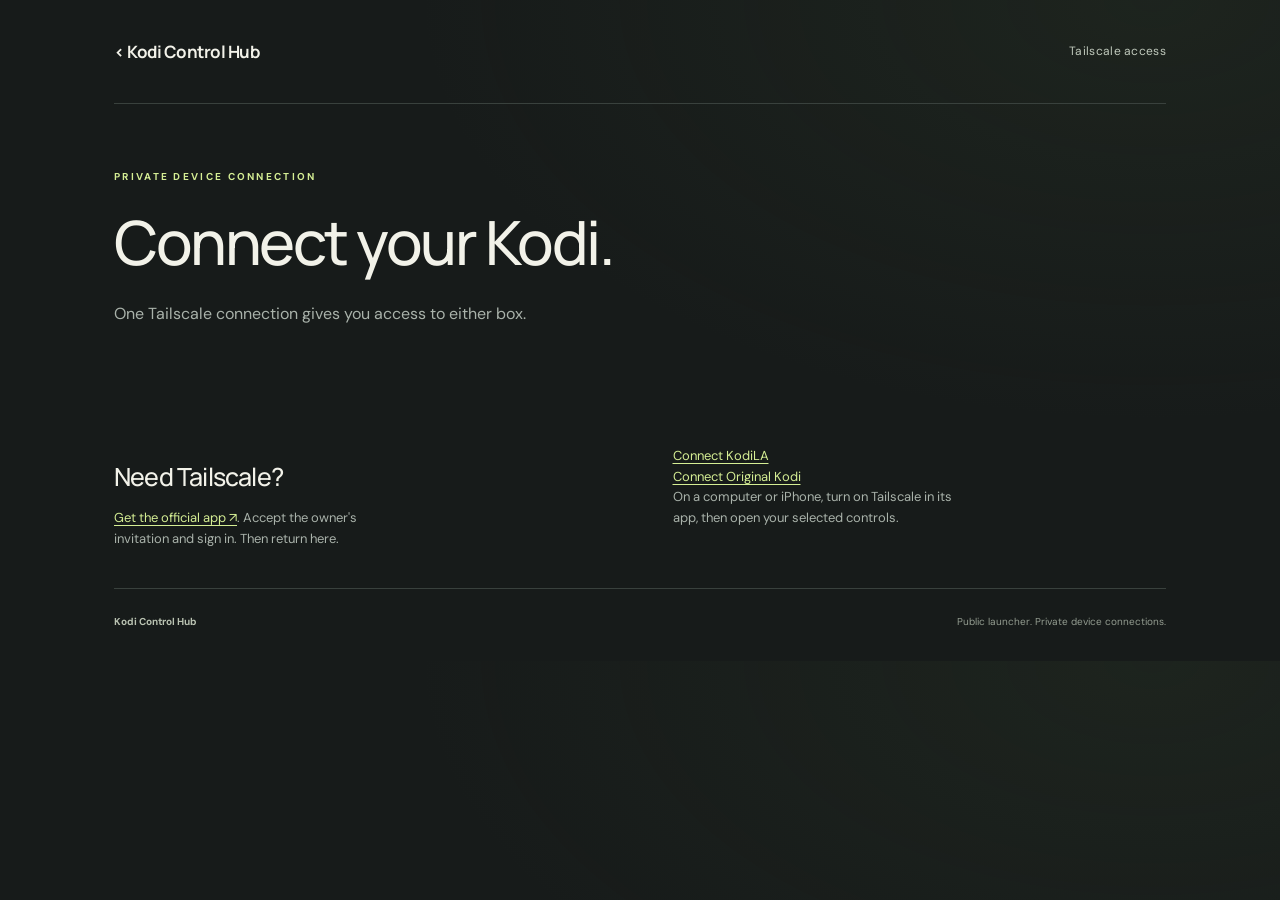
==== connect.html @ 37fd58d0 "Add per-box Tailscale app connection handoff" ====
<!doctype html>
<html lang="en">
<head>
  <meta charset="utf-8"><meta name="viewport" content="width=device-width, initial-scale=1">
  <meta name="theme-color" content="#171b1a">
  <title>Connect your Kodi · Kodi Control Hub</title>
  <link rel="icon" href="icon.svg" type="image/svg+xml">
  <link rel="stylesheet" href="style.css">
</head>
<body>
  <div class="shell">
    <header class="topbar"><a class="brand" href="./">‹ Kodi Control Hub</a><span class="private">Tailscale access</span></header>
    <main>
      <section class="intro"><div class="eyebrow">PRIVATE DEVICE CONNECTION</div><h1>Connect your Kodi.</h1><p>One Tailscale connection gives you access to either box.</p></section>
      <section class="connection-panel" id="connection-panel" aria-labelledby="connection-title" hidden>
        <h2 id="connection-title">Connect to your Kodi</h2>
        <p id="connection-status" role="status" aria-live="polite"></p>
        <div class="connect-buttons"><a class="button primary" id="connection-app" href="https://tailscale.com/download" hidden>Open Tailscale app ↗</a><a class="button secondary" id="connection-controls" href="./">Open controls</a><button class="copy" id="connection-cancel" type="button" hidden>Cancel automatic opening</button></div>
        <p class="connection-caption">The app may ask you to sign in or tap Connect. This page cannot confirm that the VPN is on. Your Kodi dashboard still uses its usual login.</p>
      </section>
      <section class="help"><div><h2>Need Tailscale?</h2><p><a class="inline-link" href="https://tailscale.com/download" target="_blank" rel="noopener noreferrer">Get the official app ↗</a>. Accept the owner's invitation and sign in. Then return here.</p></div><div class="steps"><p><a class="inline-link" href="connect.html?device=la">Connect KodiLA</a></p><p><a class="inline-link" href="connect.html?device=original">Connect Original Kodi</a></p><p>On a computer or iPhone, turn on Tailscale in its app, then open your selected controls.</p></div></section>
      <noscript><p>Turn on Tailscale, then open <a href="http://100.101.134.87:18802/">KodiLA</a> or <a href="http://100.120.53.67:18802/">Original Kodi</a>.</p></noscript>
    </main>
    <footer><span>Kodi Control Hub</span><span>Public launcher. Private device connections.</span></footer>
  </div>
  <script src="connection.js" defer></script>
</body>
</html>
---- style.css ----
@import url('https://fonts.googleapis.com/css2?family=DM+Sans:wght@400;500;600;700&family=Manrope:wght@400;500;600;700;800&display=swap');
.connection-panel{margin-top:24px;border:1px solid #67794d;border-radius:14px;padding:24px 27px;background:#d5ee9409}.connection-panel h2{font-family:Manrope,system-ui,sans-serif;font-size:23px;margin:0 0 12px}.connection-panel p{color:var(--muted);font-size:14px}.connect-buttons{display:flex;align-items:center;gap:12px;flex-wrap:wrap}.connect-buttons .secondary{margin:0}.connect-buttons .copy{min-height:42px}.connection-panel .connection-caption{font-size:12px;margin-bottom:0}.connection-panel[hidden],.connect-buttons [hidden]{display:none!important}@media(max-width:740px){.connection-panel{padding:22px}.connect-buttons{align-items:stretch;flex-direction:column}.connect-buttons .button{width:100%;margin:0}}
.hub-tv-search{border:1px solid var(--line);border-radius:14px;background:#d5ee9406;padding:25px 27px;margin-bottom:24px}.hub-tv-search h2{font-family:Manrope,system-ui,sans-serif;font-size:25px;line-height:1.35;font-weight:500;letter-spacing:-.8px;margin:10px 0}.hub-tv-search>p{font-size:13px;color:var(--muted);margin:0 0 20px}.hub-tv-search form{display:grid;grid-template-columns:minmax(0,1fr) 170px auto;gap:12px;align-items:end}.search-field{display:flex;flex-direction:column;gap:6px}.search-field label{font-size:11px;color:var(--muted)}.search-field input,.search-field select{width:100%;min-width:0;min-height:46px;border:1px solid #58634e;border-radius:8px;padding:10px 12px;background:var(--card);color:var(--text);font:inherit;font-size:14px}.hub-tv-search button{min-height:46px;border:0;border-radius:8px;background:var(--accent);color:var(--dark);padding:10px 16px;cursor:pointer;font-size:13px;font-weight:700;white-space:nowrap}.hub-tv-search button:hover{background:#e2f8ac}.hub-tv-search .search-caption{font-size:11px;line-height:1.7;margin:13px 0 0}.guide-search{display:flex;justify-content:space-between;align-items:center;border:1px solid #59634f;border-radius:8px;color:var(--accent);padding:10px 14px;margin-top:10px;font-size:12px}.guide-search:hover{background:#d5ee9410}@media(max-width:740px){.hub-tv-search{padding:22px}.hub-tv-search form{grid-template-columns:minmax(0,1fr) auto}.hub-tv-search .search-field:first-child{grid-column:1/-1}}
.connection-actions{display:flex;align-items:center;gap:16px;margin-left:auto;flex-shrink:0}.connection-actions a{white-space:nowrap;font-size:12px;color:var(--accent)}.connection-actions .get-tailscale{padding:8px 12px;background:var(--accent);color:var(--dark);border-radius:7px;font-weight:700}.connection-actions .get-tailscale:hover{background:#e2f8ac}.connection-actions a span{margin-left:6px}.inline-link{color:var(--accent);text-decoration:underline;text-underline-offset:3px}.help>div>.access-explainer{font-size:12px;line-height:1.7;border-left:2px solid #67794d;padding-left:12px;margin-top:20px}@media(max-width:740px){.connection-note .connection-actions{margin-left:42px;flex-wrap:wrap;gap:12px;min-width:0}}
:root{color-scheme:dark;--bg:#171b1a;--card:#202624;--line:#39413d;--text:#f2f2e9;--muted:#a9b2aa;--accent:#d5ee94;--dark:#1b2416}*{box-sizing:border-box}html{scroll-behavior:smooth;scroll-padding-top:30px}body{margin:0;background:var(--bg);color:var(--text);font-family:'DM Sans',system-ui,sans-serif;font-size:16px;line-height:1.6;background-image:radial-gradient(ellipse at 90% 0%,#35452d35,transparent 45%)}a{color:inherit;text-decoration:none}button{font:inherit}a,button,summary{-webkit-tap-highlight-color:transparent}a:focus-visible,button:focus-visible,summary:focus-visible{outline:3px solid var(--accent);outline-offset:5px}button,a,summary{touch-action:manipulation}.shell{max-width:1140px;margin:auto;padding:0 44px}.topbar{height:104px;display:flex;align-items:center;justify-content:space-between;border-bottom:1px solid var(--line)}.brand{display:flex;align-items:center;gap:13px;font-family:Manrope,system-ui,sans-serif;font-size:17px;font-weight:700;letter-spacing:-.5px}.brand-mark{display:grid;place-content:center;width:36px;height:36px;border:1px solid #5c6b55;border-radius:10px;color:var(--accent);font-size:24px;font-weight:800;position:relative}.brand-mark span{position:absolute;right:3px;bottom:-1px}.private{display:flex;gap:8px;align-items:center;font-size:12px;letter-spacing:.3px;color:#c0c9bc}.private svg{width:15px;height:15px;fill:none;stroke:currentColor;stroke-width:1.5}.intro{padding:65px 0 33px}.eyebrow{font-size:10px;letter-spacing:2.3px;font-weight:700;color:var(--accent);display:flex;align-items:center;gap:10px}.eyebrow>span{width:6px;height:6px;background:var(--accent);border-radius:100%}h1{font-family:Manrope,system-ui,sans-serif;font-size:clamp(39px,5vw,61px);font-weight:500;line-height:1.13;letter-spacing:-2.5px;margin:23px 0 23px}.intro>p{color:var(--muted);font-size:16px;line-height:1.8}.connection-note{display:flex;align-items:center;gap:16px;border:1px solid #4f5a43;background:#9db9680b;border-radius:12px;padding:17px 22px;margin:0 0 29px}.connection-icon{flex-shrink:0;border:1px solid #67794d;color:var(--accent);width:30px;height:30px;display:grid;place-items:center;border-radius:50%;font-size:19px}.connection-note strong{font-size:13px;font-weight:600}.connection-note p{margin:2px 0 0;color:var(--muted);font-size:12px}.connection-note>a{white-space:nowrap;font-size:12px;color:var(--accent);margin-left:auto}.connection-note>a span{margin-left:8px}.devices{display:grid;grid-template-columns:1fr 1fr;gap:22px}.device{background:var(--card);border:1px solid var(--line);border-radius:18px;padding:27px 28px 17px;min-width:0}.card-top{display:flex;justify-content:space-between;align-items:center}.device-number{font-size:10px;color:#a8b2a3;font-weight:600;letter-spacing:1.6px}.connection-tag{font-size:10px;padding:3px 9px;border:1px solid #4a5543;border-radius:5px;color:#b8c9a2}.device-heading{display:flex;align-items:center;justify-content:space-between;padding:24px 0 27px;gap:14px}.device h2{font-family:Manrope,system-ui,sans-serif;font-size:29px;letter-spacing:-1px;font-weight:600;margin:0}.device-heading p{color:var(--muted);font-size:12px;margin:5px 0 0}.screen-icon{height:69px;width:78px;flex-shrink:0;background:#303a2f;border-radius:15px;padding:11px;color:var(--accent)}.screen-icon svg{width:100%;height:100%;fill:none;stroke:currentColor;stroke-width:1.8}.screen-icon .play{fill:currentColor;stroke:none}.address-row{border-top:1px solid var(--line);padding:18px 0 21px;display:flex;justify-content:space-between;align-items:center;gap:12px}.field-label{font-size:9px;letter-spacing:1.7px;color:#a8b2a3;font-weight:600;display:block}code{font-size:17px;letter-spacing:.2px;display:block;margin-top:5px;color:#e4e8dc}.copy{background:transparent;color:#aab5a5;border:1px solid #465043;border-radius:6px;padding:5px 10px;cursor:pointer;font-size:11px}.copy span{margin-left:7px}.copy:hover{color:var(--accent);border-color:#849468}.button{display:flex;justify-content:space-between;align-items:center;gap:18px;font-size:13px;font-weight:700;min-height:47px;padding:12px 17px;border-radius:8px;transition:background .15s,transform .15s}.button:hover{transform:translateY(-1px)}.button.primary{color:var(--dark);background:var(--accent)}.button.primary:hover{background:#e2f8ac}.button>span{font-size:20px;line-height:1}.assistant{display:flex;justify-content:space-between;gap:10px;font-size:12px;padding:17px 2px 18px;color:#c5cfbd}.assistant:hover{color:var(--accent)}.spark{color:var(--accent);font-size:18px;margin-right:7px;vertical-align:-1px}.hotspot{border-top:1px solid var(--line);padding-top:12px;color:var(--muted);font-size:11px}.hotspot summary{cursor:pointer;line-height:1.6;padding:3px 0}.hotspot p{margin:12px 0 7px}.hotspot a{display:flex;justify-content:space-between;font-family:monospace;color:var(--accent);padding:6px 0 12px;font-size:13px}.library{margin-top:23px;background:#d5ee9406;border:1px solid var(--line);border-radius:14px;padding:24px 27px;display:flex;align-items:center;gap:20px}.library-icon{height:45px;width:45px;flex-shrink:0;padding:7px;color:var(--accent);border:1px solid #46533d;border-radius:10px}.library-icon svg{height:100%;width:100%;fill:none;stroke:currentColor;stroke-width:1.5}.library h2{font-family:Manrope,system-ui,sans-serif;font-size:18px;letter-spacing:-.5px;font-weight:600;margin:4px 0 0}.library p{font-size:12px;color:var(--muted);margin:2px 0 0}.secondary{margin-left:auto;border:1px solid #59634f;color:var(--accent);white-space:nowrap;font-size:12px;min-height:42px;padding:9px 15px}.secondary:hover{background:#d5ee9410}.help{display:grid;grid-template-columns:1fr 1fr;gap:65px;margin-top:68px;padding-bottom:25px}.help h2{font-family:Manrope,system-ui,sans-serif;font-size:25px;line-height:1.3;letter-spacing:-.8px;font-weight:500;margin:15px 0}.help>div>p{font-size:13px;color:var(--muted);max-width:290px}.steps>div{display:flex;gap:14px;margin-bottom:22px}.steps>div>span{font-size:10px;width:22px;height:22px;border:1px solid #536048;border-radius:50%;display:grid;place-content:center;flex-shrink:0;color:var(--accent);margin-top:3px}.steps p{font-size:12px;color:var(--muted);margin:0}.steps strong{display:block;color:var(--text);font-size:13px;font-weight:500;margin-bottom:3px}.troubleshooting{border-top:1px solid var(--line);padding:21px 0;color:var(--muted);font-size:12px}.troubleshooting summary{cursor:pointer;color:#d5dccb}.troubleshooting p{max-width:750px}footer{display:flex;justify-content:space-between;gap:15px;padding:25px 0 31px;border-top:1px solid var(--line);font-size:10px;color:#949d91}footer>span:first-child{font-weight:700;color:#bac3b2}.toast{position:fixed;bottom:26px;left:50%;transform:translate(-50%,20px);padding:11px 19px;background:var(--accent);color:#182013;border-radius:9px;font-size:13px;box-shadow:0 6px 30px #0004;opacity:0;pointer-events:none;transition:opacity .2s,transform .2s}.toast.visible{opacity:1;transform:translate(-50%,0)}@media(max-width:740px){.shell{padding:0 22px;max-width:540px}.topbar{height:82px}.brand{font-size:15px;gap:9px}.private{font-size:10px;gap:5px}.intro{padding-top:42px}h1{letter-spacing:-1.8px;font-size:43px}.intro>p{font-size:14px}.connection-note{padding:15px;gap:12px;align-items:flex-start;flex-wrap:wrap}.connection-note>div{flex:1;min-width:180px}.connection-note>a{margin-left:42px}.devices{grid-template-columns:1fr;gap:19px}.device{padding:25px 24px 16px}.device h2{font-size:28px}.library{padding:23px;gap:14px;flex-wrap:wrap}.library>div:nth-child(2){flex:1;min-width:190px}.secondary{margin:6px 0 0 59px}.help{grid-template-columns:1fr;gap:18px;margin-top:43px}.help>div>p{max-width:none}.steps>div{margin-bottom:20px}footer{font-size:9px;flex-direction:column;gap:4px}.desktop-break{display:none}}@media(prefers-reduced-motion:reduce){html{scroll-behavior:auto}*{transition:none!important}}
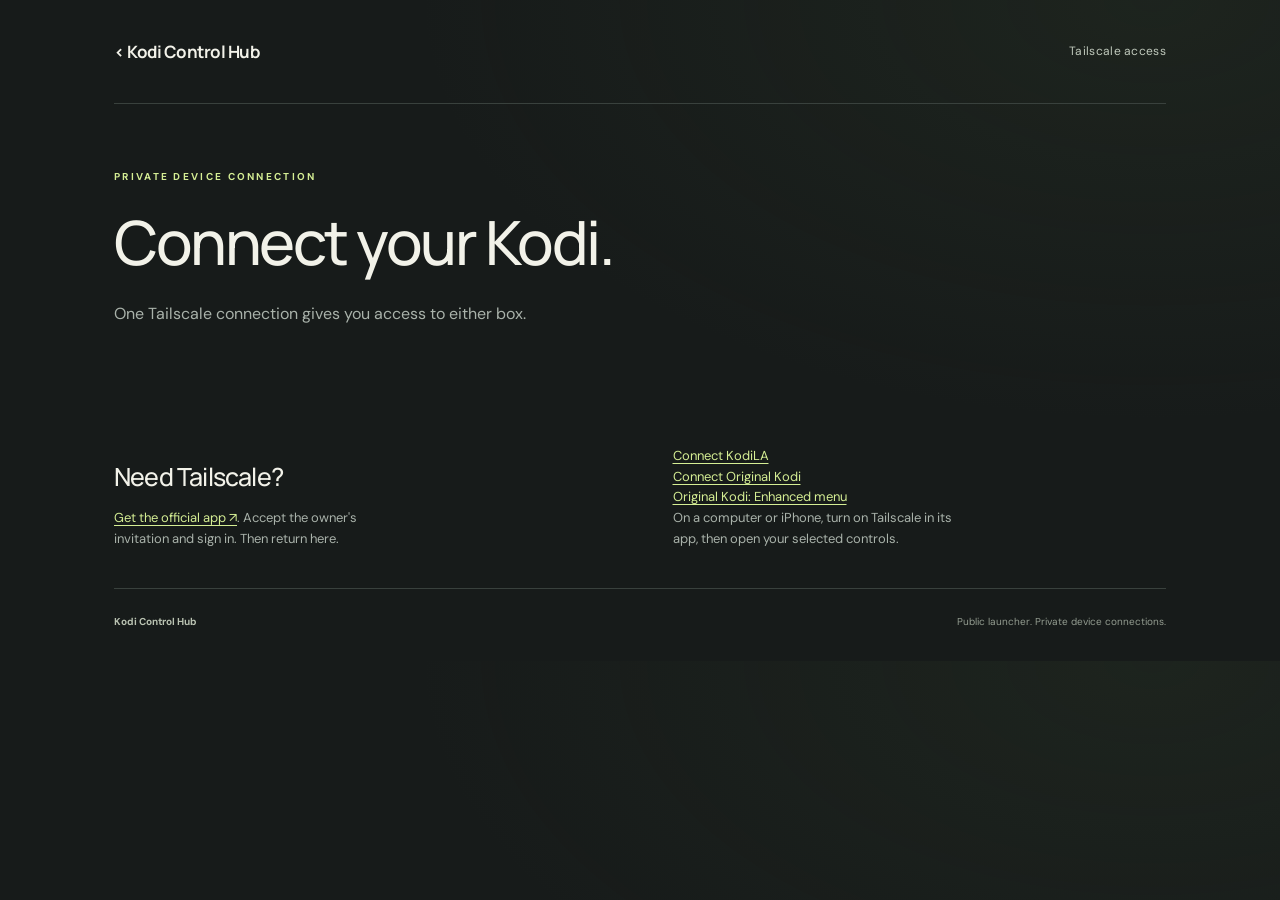
==== commit 5067d281: "Add Enhanced menu: TV-style web home that controls Kodi Web copy of the jmediabox home screen (secti" ====
--- a/connect.html
+++ b/connect.html
@@ -15,10 +15,15 @@
       <section class="connection-panel" id="connection-panel" aria-labelledby="connection-title" hidden>
         <h2 id="connection-title">Connect to your Kodi</h2>
         <p id="connection-status" role="status" aria-live="polite"></p>
+        <fieldset class="menu-choice" id="menu-choice">
+          <legend>Open with</legend>
+          <label><input type="radio" name="menu-view" value="original" checked> <span><strong>Original controls</strong> The usual dashboard</span></label>
+          <label><input type="radio" name="menu-view" value="enhanced"> <span><strong>Enhanced menu</strong> Looks like the TV home screen</span></label>
+        </fieldset>
         <div class="connect-buttons"><a class="button primary" id="connection-app" href="https://tailscale.com/download" hidden>Open Tailscale app ↗</a><a class="button secondary" id="connection-controls" href="./">Open controls</a><button class="copy" id="connection-cancel" type="button" hidden>Cancel automatic opening</button></div>
-        <p class="connection-caption">The app may ask you to sign in or tap Connect. This page cannot confirm that the VPN is on. Your Kodi dashboard still uses its usual login.</p>
+        <p class="connection-caption">The app may ask you to sign in or tap Connect. This page cannot confirm that the VPN is on. Your Kodi dashboard still uses its usual login. The Enhanced menu runs on the Kodi box itself and needs the JMediaBox Enhanced Menu add-on there. <a class="inline-link" id="enhanced-preview" href="enhanced/?demo=1">Preview it here</a>.</p>
       </section>
-      <section class="help"><div><h2>Need Tailscale?</h2><p><a class="inline-link" href="https://tailscale.com/download" target="_blank" rel="noopener noreferrer">Get the official app ↗</a>. Accept the owner's invitation and sign in. Then return here.</p></div><div class="steps"><p><a class="inline-link" href="connect.html?device=la">Connect KodiLA</a></p><p><a class="inline-link" href="connect.html?device=original">Connect Original Kodi</a></p><p>On a computer or iPhone, turn on Tailscale in its app, then open your selected controls.</p></div></section>
+      <section class="help"><div><h2>Need Tailscale?</h2><p><a class="inline-link" href="https://tailscale.com/download" target="_blank" rel="noopener noreferrer">Get the official app ↗</a>. Accept the owner's invitation and sign in. Then return here.</p></div><div class="steps"><p><a class="inline-link" href="connect.html?device=la">Connect KodiLA</a></p><p><a class="inline-link" href="connect.html?device=original">Connect Original Kodi</a></p><p><a class="inline-link" href="connect.html?device=original&amp;view=enhanced">Original Kodi: Enhanced menu</a></p><p>On a computer or iPhone, turn on Tailscale in its app, then open your selected controls.</p></div></section>
       <noscript><p>Turn on Tailscale, then open <a href="http://100.101.134.87:18802/">KodiLA</a> or <a href="http://100.120.53.67:18802/">Original Kodi</a>.</p></noscript>
     </main>
     <footer><span>Kodi Control Hub</span><span>Public launcher. Private device connections.</span></footer>
--- a/style.css
+++ b/style.css
@@ -2,4 +2,5 @@
 .connection-panel{margin-top:24px;border:1px solid #67794d;border-radius:14px;padding:24px 27px;background:#d5ee9409}.connection-panel h2{font-family:Manrope,system-ui,sans-serif;font-size:23px;margin:0 0 12px}.connection-panel p{color:var(--muted);font-size:14px}.connect-buttons{display:flex;align-items:center;gap:12px;flex-wrap:wrap}.connect-buttons .secondary{margin:0}.connect-buttons .copy{min-height:42px}.connection-panel .connection-caption{font-size:12px;margin-bottom:0}.connection-panel[hidden],.connect-buttons [hidden]{display:none!important}@media(max-width:740px){.connection-panel{padding:22px}.connect-buttons{align-items:stretch;flex-direction:column}.connect-buttons .button{width:100%;margin:0}}
 .hub-tv-search{border:1px solid var(--line);border-radius:14px;background:#d5ee9406;padding:25px 27px;margin-bottom:24px}.hub-tv-search h2{font-family:Manrope,system-ui,sans-serif;font-size:25px;line-height:1.35;font-weight:500;letter-spacing:-.8px;margin:10px 0}.hub-tv-search>p{font-size:13px;color:var(--muted);margin:0 0 20px}.hub-tv-search form{display:grid;grid-template-columns:minmax(0,1fr) 170px auto;gap:12px;align-items:end}.search-field{display:flex;flex-direction:column;gap:6px}.search-field label{font-size:11px;color:var(--muted)}.search-field input,.search-field select{width:100%;min-width:0;min-height:46px;border:1px solid #58634e;border-radius:8px;padding:10px 12px;background:var(--card);color:var(--text);font:inherit;font-size:14px}.hub-tv-search button{min-height:46px;border:0;border-radius:8px;background:var(--accent);color:var(--dark);padding:10px 16px;cursor:pointer;font-size:13px;font-weight:700;white-space:nowrap}.hub-tv-search button:hover{background:#e2f8ac}.hub-tv-search .search-caption{font-size:11px;line-height:1.7;margin:13px 0 0}.guide-search{display:flex;justify-content:space-between;align-items:center;border:1px solid #59634f;border-radius:8px;color:var(--accent);padding:10px 14px;margin-top:10px;font-size:12px}.guide-search:hover{background:#d5ee9410}@media(max-width:740px){.hub-tv-search{padding:22px}.hub-tv-search form{grid-template-columns:minmax(0,1fr) auto}.hub-tv-search .search-field:first-child{grid-column:1/-1}}
 .connection-actions{display:flex;align-items:center;gap:16px;margin-left:auto;flex-shrink:0}.connection-actions a{white-space:nowrap;font-size:12px;color:var(--accent)}.connection-actions .get-tailscale{padding:8px 12px;background:var(--accent);color:var(--dark);border-radius:7px;font-weight:700}.connection-actions .get-tailscale:hover{background:#e2f8ac}.connection-actions a span{margin-left:6px}.inline-link{color:var(--accent);text-decoration:underline;text-underline-offset:3px}.help>div>.access-explainer{font-size:12px;line-height:1.7;border-left:2px solid #67794d;padding-left:12px;margin-top:20px}@media(max-width:740px){.connection-note .connection-actions{margin-left:42px;flex-wrap:wrap;gap:12px;min-width:0}}
-:root{color-scheme:dark;--bg:#171b1a;--card:#202624;--line:#39413d;--text:#f2f2e9;--muted:#a9b2aa;--accent:#d5ee94;--dark:#1b2416}*{box-sizing:border-box}html{scroll-behavior:smooth;scroll-padding-top:30px}body{margin:0;background:var(--bg);color:var(--text);font-family:'DM Sans',system-ui,sans-serif;font-size:16px;line-height:1.6;background-image:radial-gradient(ellipse at 90% 0%,#35452d35,transparent 45%)}a{color:inherit;text-decoration:none}button{font:inherit}a,button,summary{-webkit-tap-highlight-color:transparent}a:focus-visible,button:focus-visible,summary:focus-visible{outline:3px solid var(--accent);outline-offset:5px}button,a,summary{touch-action:manipulation}.shell{max-width:1140px;margin:auto;padding:0 44px}.topbar{height:104px;display:flex;align-items:center;justify-content:space-between;border-bottom:1px solid var(--line)}.brand{display:flex;align-items:center;gap:13px;font-family:Manrope,system-ui,sans-serif;font-size:17px;font-weight:700;letter-spacing:-.5px}.brand-mark{display:grid;place-content:center;width:36px;height:36px;border:1px solid #5c6b55;border-radius:10px;color:var(--accent);font-size:24px;font-weight:800;position:relative}.brand-mark span{position:absolute;right:3px;bottom:-1px}.private{display:flex;gap:8px;align-items:center;font-size:12px;letter-spacing:.3px;color:#c0c9bc}.private svg{width:15px;height:15px;fill:none;stroke:currentColor;stroke-width:1.5}.intro{padding:65px 0 33px}.eyebrow{font-size:10px;letter-spacing:2.3px;font-weight:700;color:var(--accent);display:flex;align-items:center;gap:10px}.eyebrow>span{width:6px;height:6px;background:var(--accent);border-radius:100%}h1{font-family:Manrope,system-ui,sans-serif;font-size:clamp(39px,5vw,61px);font-weight:500;line-height:1.13;letter-spacing:-2.5px;margin:23px 0 23px}.intro>p{color:var(--muted);font-size:16px;line-height:1.8}.connection-note{display:flex;align-items:center;gap:16px;border:1px solid #4f5a43;background:#9db9680b;border-radius:12px;padding:17px 22px;margin:0 0 29px}.connection-icon{flex-shrink:0;border:1px solid #67794d;color:var(--accent);width:30px;height:30px;display:grid;place-items:center;border-radius:50%;font-size:19px}.connection-note strong{font-size:13px;font-weight:600}.connection-note p{margin:2px 0 0;color:var(--muted);font-size:12px}.connection-note>a{white-space:nowrap;font-size:12px;color:var(--accent);margin-left:auto}.connection-note>a span{margin-left:8px}.devices{display:grid;grid-template-columns:1fr 1fr;gap:22px}.device{background:var(--card);border:1px solid var(--line);border-radius:18px;padding:27px 28px 17px;min-width:0}.card-top{display:flex;justify-content:space-between;align-items:center}.device-number{font-size:10px;color:#a8b2a3;font-weight:600;letter-spacing:1.6px}.connection-tag{font-size:10px;padding:3px 9px;border:1px solid #4a5543;border-radius:5px;color:#b8c9a2}.device-heading{display:flex;align-items:center;justify-content:space-between;padding:24px 0 27px;gap:14px}.device h2{font-family:Manrope,system-ui,sans-serif;font-size:29px;letter-spacing:-1px;font-weight:600;margin:0}.device-heading p{color:var(--muted);font-size:12px;margin:5px 0 0}.screen-icon{height:69px;width:78px;flex-shrink:0;background:#303a2f;border-radius:15px;padding:11px;color:var(--accent)}.screen-icon svg{width:100%;height:100%;fill:none;stroke:currentColor;stroke-width:1.8}.screen-icon .play{fill:currentColor;stroke:none}.address-row{border-top:1px solid var(--line);padding:18px 0 21px;display:flex;justify-content:space-between;align-items:center;gap:12px}.field-label{font-size:9px;letter-spacing:1.7px;color:#a8b2a3;font-weight:600;display:block}code{font-size:17px;letter-spacing:.2px;display:block;margin-top:5px;color:#e4e8dc}.copy{background:transparent;color:#aab5a5;border:1px solid #465043;border-radius:6px;padding:5px 10px;cursor:pointer;font-size:11px}.copy span{margin-left:7px}.copy:hover{color:var(--accent);border-color:#849468}.button{display:flex;justify-content:space-between;align-items:center;gap:18px;font-size:13px;font-weight:700;min-height:47px;padding:12px 17px;border-radius:8px;transition:background .15s,transform .15s}.button:hover{transform:translateY(-1px)}.button.primary{color:var(--dark);background:var(--accent)}.button.primary:hover{background:#e2f8ac}.button>span{font-size:20px;line-height:1}.assistant{display:flex;justify-content:space-between;gap:10px;font-size:12px;padding:17px 2px 18px;color:#c5cfbd}.assistant:hover{color:var(--accent)}.spark{color:var(--accent);font-size:18px;margin-right:7px;vertical-align:-1px}.hotspot{border-top:1px solid var(--line);padding-top:12px;color:var(--muted);font-size:11px}.hotspot summary{cursor:pointer;line-height:1.6;padding:3px 0}.hotspot p{margin:12px 0 7px}.hotspot a{display:flex;justify-content:space-between;font-family:monospace;color:var(--accent);padding:6px 0 12px;font-size:13px}.library{margin-top:23px;background:#d5ee9406;border:1px solid var(--line);border-radius:14px;padding:24px 27px;display:flex;align-items:center;gap:20px}.library-icon{height:45px;width:45px;flex-shrink:0;padding:7px;color:var(--accent);border:1px solid #46533d;border-radius:10px}.library-icon svg{height:100%;width:100%;fill:none;stroke:currentColor;stroke-width:1.5}.library h2{font-family:Manrope,system-ui,sans-serif;font-size:18px;letter-spacing:-.5px;font-weight:600;margin:4px 0 0}.library p{font-size:12px;color:var(--muted);margin:2px 0 0}.secondary{margin-left:auto;border:1px solid #59634f;color:var(--accent);white-space:nowrap;font-size:12px;min-height:42px;padding:9px 15px}.secondary:hover{background:#d5ee9410}.help{display:grid;grid-template-columns:1fr 1fr;gap:65px;margin-top:68px;padding-bottom:25px}.help h2{font-family:Manrope,system-ui,sans-serif;font-size:25px;line-height:1.3;letter-spacing:-.8px;font-weight:500;margin:15px 0}.help>div>p{font-size:13px;color:var(--muted);max-width:290px}.steps>div{display:flex;gap:14px;margin-bottom:22px}.steps>div>span{font-size:10px;width:22px;height:22px;border:1px solid #536048;border-radius:50%;display:grid;place-content:center;flex-shrink:0;color:var(--accent);margin-top:3px}.steps p{font-size:12px;color:var(--muted);margin:0}.steps strong{display:block;color:var(--text);font-size:13px;font-weight:500;margin-bottom:3px}.troubleshooting{border-top:1px solid var(--line);padding:21px 0;color:var(--muted);font-size:12px}.troubleshooting summary{cursor:pointer;color:#d5dccb}.troubleshooting p{max-width:750px}footer{display:flex;justify-content:space-between;gap:15px;padding:25px 0 31px;border-top:1px solid var(--line);font-size:10px;color:#949d91}footer>span:first-child{font-weight:700;color:#bac3b2}.toast{position:fixed;bottom:26px;left:50%;transform:translate(-50%,20px);padding:11px 19px;background:var(--accent);color:#182013;border-radius:9px;font-size:13px;box-shadow:0 6px 30px #0004;opacity:0;pointer-events:none;transition:opacity .2s,transform .2s}.toast.visible{opacity:1;transform:translate(-50%,0)}@media(max-width:740px){.shell{padding:0 22px;max-width:540px}.topbar{height:82px}.brand{font-size:15px;gap:9px}.private{font-size:10px;gap:5px}.intro{padding-top:42px}h1{letter-spacing:-1.8px;font-size:43px}.intro>p{font-size:14px}.connection-note{padding:15px;gap:12px;align-items:flex-start;flex-wrap:wrap}.connection-note>div{flex:1;min-width:180px}.connection-note>a{margin-left:42px}.devices{grid-template-columns:1fr;gap:19px}.device{padding:25px 24px 16px}.device h2{font-size:28px}.library{padding:23px;gap:14px;flex-wrap:wrap}.library>div:nth-child(2){flex:1;min-width:190px}.secondary{margin:6px 0 0 59px}.help{grid-template-columns:1fr;gap:18px;margin-top:43px}.help>div>p{max-width:none}.steps>div{margin-bottom:20px}footer{font-size:9px;flex-direction:column;gap:4px}.desktop-break{display:none}}@media(prefers-reduced-motion:reduce){html{scroll-behavior:auto}*{transition:none!important}}
+:root{color-scheme:dark;--bg:#171b1a;--card:#202624;--line:#39413d;--text:#f2f2e9;--muted:#a9b2aa;--accent:#d5ee94;--dark:#1b2416}*{box-sizing:border-box}html{scroll-behavior:smooth;scroll-padding-top:30px}body{margin:0;background:var(--bg);color:var(--text);font-family:'DM Sans',system-ui,sans-serif;font-size:16px;line-height:1.6;background-image:radial-gradient(ellipse at 90% 0%,#35452d35,transparent 45%)}a{color:inherit;text-decoration:none}button{font:inherit}a,button,summary{-webkit-tap-highlight-color:transparent}a:focus-visible,button:focus-visible,summary:focus-visible{outline:3px solid var(--accent);outline-offset:5px}button,a,summary{touch-action:manipulation}.shell{max-width:1140px;margin:auto;padding:0 44px}.topbar{height:104px;display:flex;align-items:center;justify-content:space-between;border-bottom:1px solid var(--line)}.brand{display:flex;align-items:center;gap:13px;font-family:Manrope,system-ui,sans-serif;font-size:17px;font-weight:700;letter-spacing:-.5px}.brand-mark{display:grid;place-content:center;width:36px;height:36px;border:1px solid #5c6b55;border-radius:10px;color:var(--accent);font-size:24px;font-weight:800;position:relative}.brand-mark span{position:absolute;right:3px;bottom:-1px}.private{display:flex;gap:8px;align-items:center;font-size:12px;letter-spacing:.3px;color:#c0c9bc}.private svg{width:15px;height:15px;fill:none;stroke:currentColor;stroke-width:1.5}.intro{padding:65px 0 33px}.eyebrow{font-size:10px;letter-spacing:2.3px;font-weight:700;color:var(--accent);display:flex;align-items:center;gap:10px}.eyebrow>span{width:6px;height:6px;background:var(--accent);border-radius:100%}h1{font-family:Manrope,system-ui,sans-serif;font-size:clamp(39px,5vw,61px);font-weight:500;line-height:1.13;letter-spacing:-2.5px;margin:23px 0 23px}.intro>p{color:var(--muted);font-size:16px;line-height:1.8}.connection-note{display:flex;align-items:center;gap:16px;border:1px solid #4f5a43;background:#9db9680b;border-radius:12px;padding:17px 22px;margin:0 0 29px}.connection-icon{flex-shrink:0;border:1px solid #67794d;color:var(--accent);width:30px;height:30px;display:grid;place-items:center;border-radius:50%;font-size:19px}.connection-note strong{font-size:13px;font-weight:600}.connection-note p{margin:2px 0 0;color:var(--muted);font-size:12px}.connection-note>a{white-space:nowrap;font-size:12px;color:var(--accent);margin-left:auto}.connection-note>a span{margin-left:8px}.devices{display:grid;grid-template-columns:1fr 1fr;gap:22px}.device{background:var(--card);border:1px solid var(--line);border-radius:18px;padding:27px 28px 17px;min-width:0}.card-top{display:flex;justify-content:space-between;align-items:center}.device-number{font-size:10px;color:#a8b2a3;font-weight:600;letter-spacing:1.6px}.connection-tag{font-size:10px;padding:3px 9px;border:1px solid #4a5543;border-radius:5px;color:#b8c9a2}.device-heading{display:flex;align-items:center;justify-content:space-between;padding:24px 0 27px;gap:14px}.device h2{font-family:Manrope,system-ui,sans-serif;font-size:29px;letter-spacing:-1px;font-weight:600;margin:0}.device-heading p{color:var(--muted);font-size:12px;margin:5px 0 0}.screen-icon{height:69px;width:78px;flex-shrink:0;background:#303a2f;border-radius:15px;padding:11px;color:var(--accent)}.screen-icon svg{width:100%;height:100%;fill:none;stroke:currentColor;stroke-width:1.8}.screen-icon .play{fill:currentColor;stroke:none}.address-row{border-top:1px solid var(--line);padding:18px 0 21px;display:flex;justify-content:space-between;align-items:center;gap:12px}.field-label{font-size:9px;letter-spacing:1.7px;color:#a8b2a3;font-weight:600;display:block}code{font-size:17px;letter-spacing:.2px;display:block;margin-top:5px;color:#e4e8dc}.copy{background:transparent;color:#aab5a5;border:1px solid #465043;border-radius:6px;padding:5px 10px;cursor:pointer;font-size:11px}.copy span{margin-left:7px}.copy:hover{color:var(--accent);border-color:#849468}.button{display:flex;justify-content:space-between;align-items:center;gap:18px;font-size:13px;font-weight:700;min-height:47px;padding:12px 17px;border-radius:8px;transition:background .15s,transform .15s}.button:hover{transform:translateY(-1px)}.button.primary{color:var(--dark);background:var(--accent)}.button.primary:hover{background:#e2f8ac}.button>span{font-size:20px;line-height:1}.assistant{display:flex;justify-content:space-between;gap:10px;font-size:12px;padding:17px 2px 18px;color:#c5cfbd}.assistant:hover{color:var(--accent)}.spark{color:var(--accent);font-size:18px;margin-right:7px;vertical-align:-1px}.hotspot{border-top:1px solid var(--line);padding-top:12px;color:var(--muted);font-size:11px}.hotspot summary{cursor:pointer;line-height:1.6;padding:3px 0}.hotspot p{margin:12px 0 7px}.hotspot a{display:flex;justify-content:space-between;font-family:monospace;color:var(--accent);padding:6px 0 12px;font-size:13px}.library{margin-top:23px;background:#d5ee9406;border:1px solid var(--line);border-radius:14px;padding:24px 27px;display:flex;align-items:center;gap:20px}.library-icon{height:45px;width:45px;flex-shrink:0;padding:7px;color:var(--accent);border:1px solid #46533d;border-radius:10px}.library-icon svg{height:100%;width:100%;fill:none;stroke:currentColor;stroke-width:1.5}.library h2{font-family:Manrope,system-ui,sans-serif;font-size:18px;letter-spacing:-.5px;font-weight:600;margin:4px 0 0}.library p{font-size:12px;color:var(--muted);margin:2px 0 0}.secondary{margin-left:auto;border:1px solid #59634f;color:var(--accent);white-space:nowrap;font-size:12px;min-height:42px;padding:9px 15px}.secondary:hover{background:#d5ee9410}.library .guide-search{margin-top:0;white-space:nowrap;min-height:42px}.help{display:grid;grid-template-columns:1fr 1fr;gap:65px;margin-top:68px;padding-bottom:25px}.help h2{font-family:Manrope,system-ui,sans-serif;font-size:25px;line-height:1.3;letter-spacing:-.8px;font-weight:500;margin:15px 0}.help>div>p{font-size:13px;color:var(--muted);max-width:290px}.steps>div{display:flex;gap:14px;margin-bottom:22px}.steps>div>span{font-size:10px;width:22px;height:22px;border:1px solid #536048;border-radius:50%;display:grid;place-content:center;flex-shrink:0;color:var(--accent);margin-top:3px}.steps p{font-size:12px;color:var(--muted);margin:0}.steps strong{display:block;color:var(--text);font-size:13px;font-weight:500;margin-bottom:3px}.troubleshooting{border-top:1px solid var(--line);padding:21px 0;color:var(--muted);font-size:12px}.troubleshooting summary{cursor:pointer;color:#d5dccb}.troubleshooting p{max-width:750px}.troubleshooting ol{max-width:750px;margin:11px 0 2px;padding-left:19px}.troubleshooting li{margin-bottom:9px}.troubleshooting li strong{color:#d5dccb;font-weight:500}footer{display:flex;justify-content:space-between;gap:15px;padding:25px 0 31px;border-top:1px solid var(--line);font-size:10px;color:#949d91}footer>span:first-child{font-weight:700;color:#bac3b2}.toast{position:fixed;bottom:26px;left:50%;transform:translate(-50%,20px);padding:11px 19px;background:var(--accent);color:#182013;border-radius:9px;font-size:13px;box-shadow:0 6px 30px #0004;opacity:0;pointer-events:none;transition:opacity .2s,transform .2s}.toast.visible{opacity:1;transform:translate(-50%,0)}@media(max-width:740px){.shell{padding:0 22px;max-width:540px}.topbar{height:82px}.brand{font-size:15px;gap:9px}.private{font-size:10px;gap:5px}.intro{padding-top:42px}h1{letter-spacing:-1.8px;font-size:43px}.intro>p{font-size:14px}.connection-note{padding:15px;gap:12px;align-items:flex-start;flex-wrap:wrap}.connection-note>div{flex:1;min-width:180px}.connection-note>a{margin-left:42px}.devices{grid-template-columns:1fr;gap:19px}.device{padding:25px 24px 16px}.device h2{font-size:28px}.library{padding:23px;gap:14px;flex-wrap:wrap}.library>div:nth-child(2){flex:1;min-width:190px}.secondary{margin:6px 0 0 59px}.library .guide-search{margin:8px 0 0 59px}.help{grid-template-columns:1fr;gap:18px;margin-top:43px}.help>div>p{max-width:none}.steps>div{margin-bottom:20px}footer{font-size:9px;flex-direction:column;gap:4px}.desktop-break{display:none}}@media(prefers-reduced-motion:reduce){html{scroll-behavior:auto}*{transition:none!important}}
+.menu-choice{display:grid;grid-template-columns:1fr 1fr;gap:10px;margin:4px 0 18px;padding:0;border:0}.menu-choice legend{font-size:12px;letter-spacing:.08em;text-transform:uppercase;color:var(--muted);margin-bottom:8px}.menu-choice label{display:flex;gap:10px;align-items:flex-start;padding:12px 14px;border:1px solid var(--line);border-radius:10px;cursor:pointer;font-size:13px;color:var(--muted)}.menu-choice label:has(input:checked){border-color:var(--accent);background:#d5ee9412}.menu-choice input{margin-top:3px;accent-color:var(--accent)}.menu-choice strong{display:block;font-size:14px;color:#eef3e6}@media(max-width:740px){.menu-choice{grid-template-columns:1fr}}
